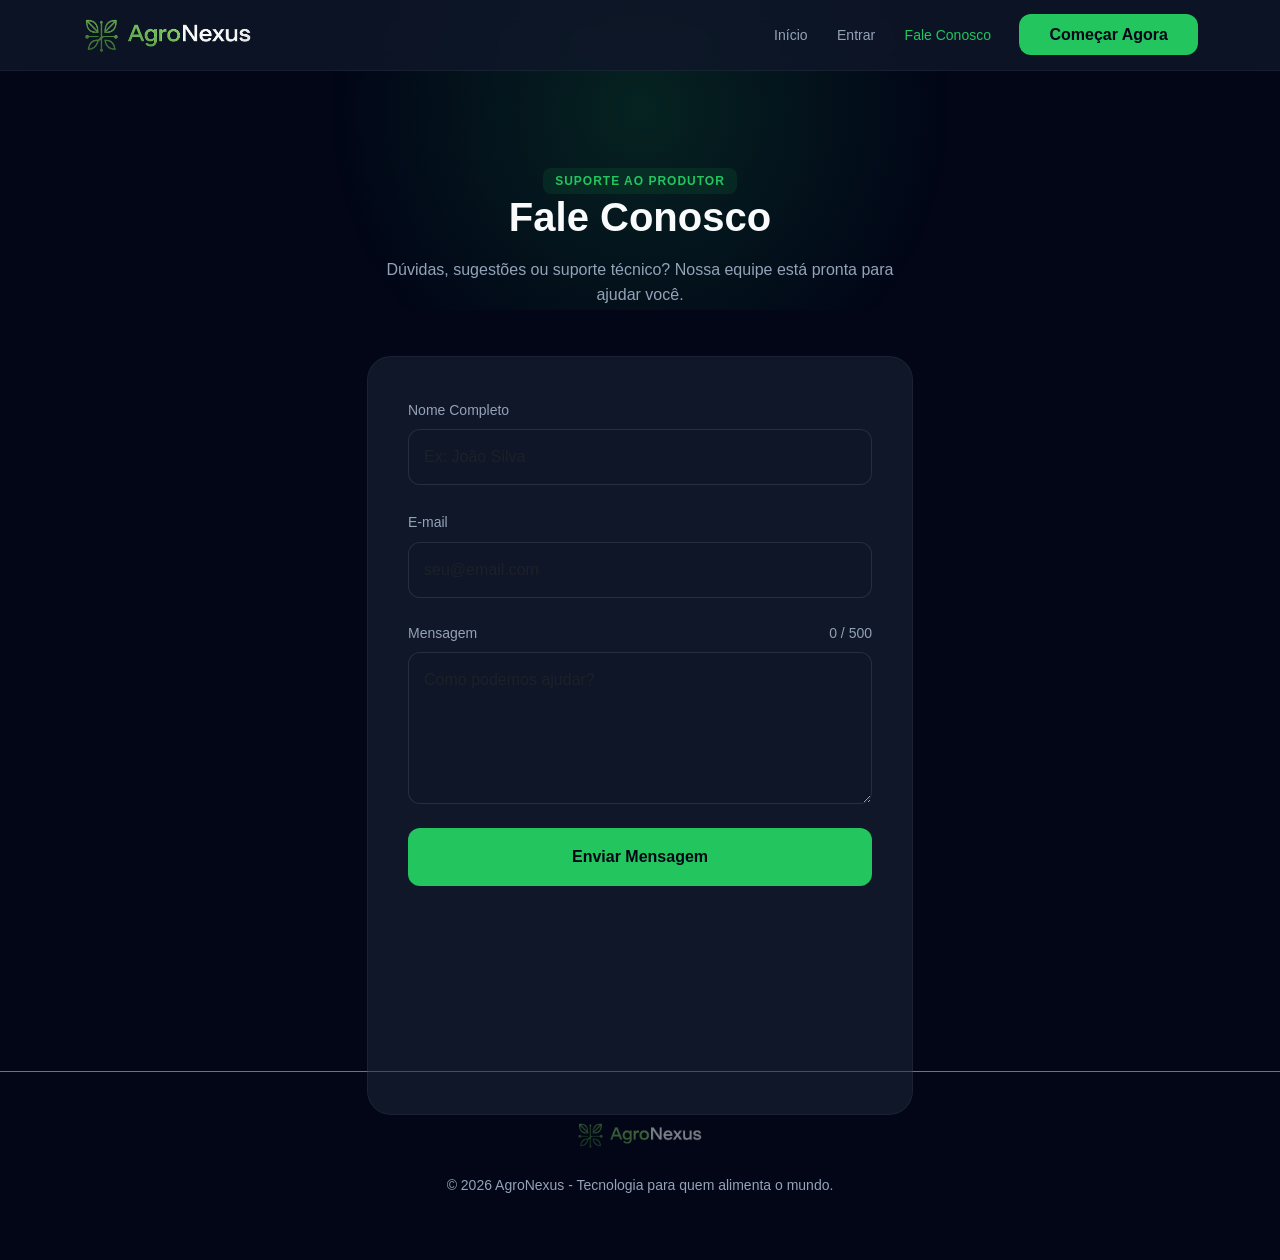
==== contato.html @ 7950f929 "Projeto Fiap" ====
<!DOCTYPE html>
<html lang="pt-BR">
<head>
    <meta charset="UTF-8">
    <meta name="viewport" content="width=device-width, initial-scale=1.0">
    <title>Contato | AgroNexus</title>
    <link href="https://cdn.jsdelivr.net/npm/bootstrap@5.3.6/dist/css/bootstrap.min.css" rel="stylesheet">
    <link rel="stylesheet" href="css/style.css">
    <link rel="stylesheet" href="https://cdnjs.cloudflare.com/ajax/libs/font-awesome/6.0.0/css/all.min.css">
</head>
<body>

    <div class="bg-glow"></div>

    <header class="header-modern">
        <div class="container d-flex justify-content-between align-items-center">
            <img src="./img/logo-agronexus.png.png" alt="Logo" style="height: 40px;">
            <nav>
                <a href="index.html" class="nav-link-custom">Início</a>
                <a href="login.html" class="nav-link-custom">Entrar</a>
                <a href="contato.html" class="nav-link-custom active">Fale Conosco</a>
                <a href="login.html" class="btn-primary-agro ms-4 text-decoration-none">Começar Agora</a>
            </nav>
        </div>
    </header>

    <main class="py-5">
        <div class="container py-5">
            <div class="row justify-content-center">
                <div class="col-lg-6">
                    <div class="text-center mb-5">
                        <span class="badge-agro mb-3">Suporte ao Produtor</span>
                        <h2 class="section-title mb-3">Fale Conosco</h2>
                        <p class="text-muted-custom">Dúvidas, sugestões ou suporte técnico? Nossa equipe está pronta para ajudar você.</p>
                    </div>

                    <div class="card-glass">
                        <form id="formContato">
                            <div class="mb-4">
                                <label class="form-label small text-muted-custom">Nome Completo</label>
                                <input type="text" id="nome" class="form-control input-modern" placeholder="Ex: João Silva">
                                <div class="invalid-feedback"></div>
                            </div>
                            
                            <div class="mb-4">
                                <label class="form-label small text-muted-custom">E-mail</label>
                                <input type="text" id="email" class="form-control input-modern" placeholder="seu@email.com">
                                <div class="invalid-feedback"></div>
                            </div>
                            
                            <div class="mb-4">
                                <label class="form-label d-flex justify-content-between">
                                    <span class="small text-muted-custom">Mensagem</span>
                                    <span id="charCount" class="small text-muted-custom">0 / 500</span>
                                </label>
                                <textarea id="mensagem" class="form-control input-modern" rows="5" placeholder="Como podemos ajudar?"></textarea>
                                <div class="invalid-feedback"></div>
                            </div>
                            
                            <button type="submit" class="btn-primary-agro w-100 py-3">Enviar Mensagem</button>
                        </form>
                    </div>
                </div>
            </div>
        </div>
    </main>

    <footer class="py-5 border-top border-secondary mt-5">
        <div class="container text-center">
            <img src="./img/logo-agronexus.png.png" alt="Logo" style="height: 30px;" class="mb-4 opacity-50">
            <p class="text-muted-custom small">© 2026 AgroNexus - Tecnologia para quem alimenta o mundo.</p>
        </div>
    </footer>

    <script src="js/script.js"></script>
</body>
</html>
---- css/style.css ----
/* AgroNexus - Modern Clean Design (Fase 4) */

* {
    margin: 0;
    padding: 0;
    box-sizing: border-box;
}

body {
    background: #020617; /* Azul marinho quase preto ultra profundo */
    color: #f8fafc;
    font-family: 'Inter', -apple-system, BlinkMacSystemFont, 'Segoe UI', Roboto, sans-serif;
    line-height: 1.6;
}

/* Background Glow Effect */
.bg-glow {
    position: fixed;
    top: -10%;
    left: 50%;
    transform: translateX(-50%);
    width: 800px;
    height: 400px;
    background: radial-gradient(circle, rgba(34, 197, 94, 0.15) 0%, rgba(34, 197, 94, 0) 70%);
    z-index: -1;
    pointer-events: none;
}

/* Navbar Moderna */
.header-modern {
    background: rgba(15, 23, 42, 0.8);
    backdrop-filter: blur(12px);
    border-bottom: 1px solid rgba(255, 255, 255, 0.05);
    padding: 15px 0;
    position: sticky;
    top: 0;
    z-index: 1000;
}

.nav-link-custom {
    color: #94a3b8;
    text-decoration: none;
    font-weight: 500;
    margin-left: 25px;
    transition: 0.3s;
    font-size: 14px;
}

.nav-link-custom:hover, .nav-link-custom.active {
    color: #22c55e;
}

/* Hero Section */
.hero-section {
    padding: 100px 0;
    text-align: center;
    background: radial-gradient(circle at center, rgba(34, 197, 94, 0.05) 0%, transparent 100%);
}

.hero-title {
    font-size: 4rem;
    font-weight: 800;
    letter-spacing: -2px;
    margin-bottom: 20px;
    background: linear-gradient(180deg, #ffffff 0%, #94a3b8 100%);
    -webkit-background-clip: text;
    -webkit-text-fill-color: transparent;
}

.hero-subtitle {
    font-size: 1.25rem;
    color: #94a3b8;
    max-width: 600px;
    margin: 0 auto 40px;
}

/* Cards com Efeito de Vidro (Glassmorphism) */
.card-glass {
    background: rgba(30, 41, 59, 0.5);
    border: 1px solid rgba(255, 255, 255, 0.05);
    border-radius: 24px;
    padding: 40px;
    transition: all 0.4s cubic-bezier(0.4, 0, 0.2, 1);
    height: 100%;
}

.card-glass:hover {
    background: rgba(30, 41, 59, 0.8);
    border-color: rgba(34, 197, 94, 0.3);
    transform: translateY(-10px);
    box-shadow: 0 20px 40px rgba(0, 0, 0, 0.4);
}

.card-icon {
    width: 48px;
    height: 48px;
    background: rgba(34, 197, 94, 0.1);
    border-radius: 12px;
    display: flex;
    align-items: center;
    justify-content: center;
    margin-bottom: 24px;
    color: #22c55e;
}

/* Sidebar Layout */
.app-container {
    display: flex;
    min-height: 100vh;
}

.sidebar-modern {
    width: 280px;
    background: #020617;
    border-right: 1px solid rgba(255, 255, 255, 0.05);
    padding: 40px 20px;
    position: fixed;
    height: 100vh;
}

.main-content {
    margin-left: 280px;
    flex-grow: 1;
    padding: 60px;
}

/* Buttons */
.btn-primary-agro {
    background: #22c55e;
    color: #020617;
    border: none;
    padding: 12px 30px;
    border-radius: 12px;
    font-weight: 600;
    transition: 0.3s;
}

.btn-primary-agro:hover {
    background: #4ade80;
    box-shadow: 0 0 20px rgba(34, 197, 94, 0.4);
    transform: scale(1.02);
}

.btn-outline-agro {
    background: transparent;
    border: 1px solid rgba(255, 255, 255, 0.1);
    color: #ffffff;
    padding: 12px 30px;
    border-radius: 12px;
    transition: 0.3s;
}

.btn-outline-agro:hover {
    background: rgba(255, 255, 255, 0.05);
    border-color: #ffffff;
}

/* Form Inputs */
.input-modern {
    background: rgba(15, 23, 42, 0.6);
    border: 1px solid rgba(255, 255, 255, 0.1);
    border-radius: 12px;
    padding: 15px;
    color: #ffffff;
    transition: 0.3s;
}

.input-modern:focus {
    background: rgba(15, 23, 42, 0.8);
    border-color: #22c55e;
    box-shadow: 0 0 0 4px rgba(34, 197, 94, 0.1);
    outline: none;
    color: #ffffff;
}

/* Typography Utilities */
.text-gradient {
    background: linear-gradient(90deg, #22c55e 0%, #4ade80 100%);
    -webkit-background-clip: text;
    -webkit-text-fill-color: transparent;
}

.text-muted-custom {
    color: #94a3b8;
}

/* Custom Utilities */
.section-title {
    font-size: 2.5rem;
    font-weight: 700;
    margin-bottom: 50px;
}

.badge-agro {
    background: rgba(34, 197, 94, 0.1);
    color: #22c55e;
    padding: 6px 12px;
    border-radius: 8px;
    font-size: 12px;
    font-weight: 600;
    text-transform: uppercase;
    letter-spacing: 1px;
}
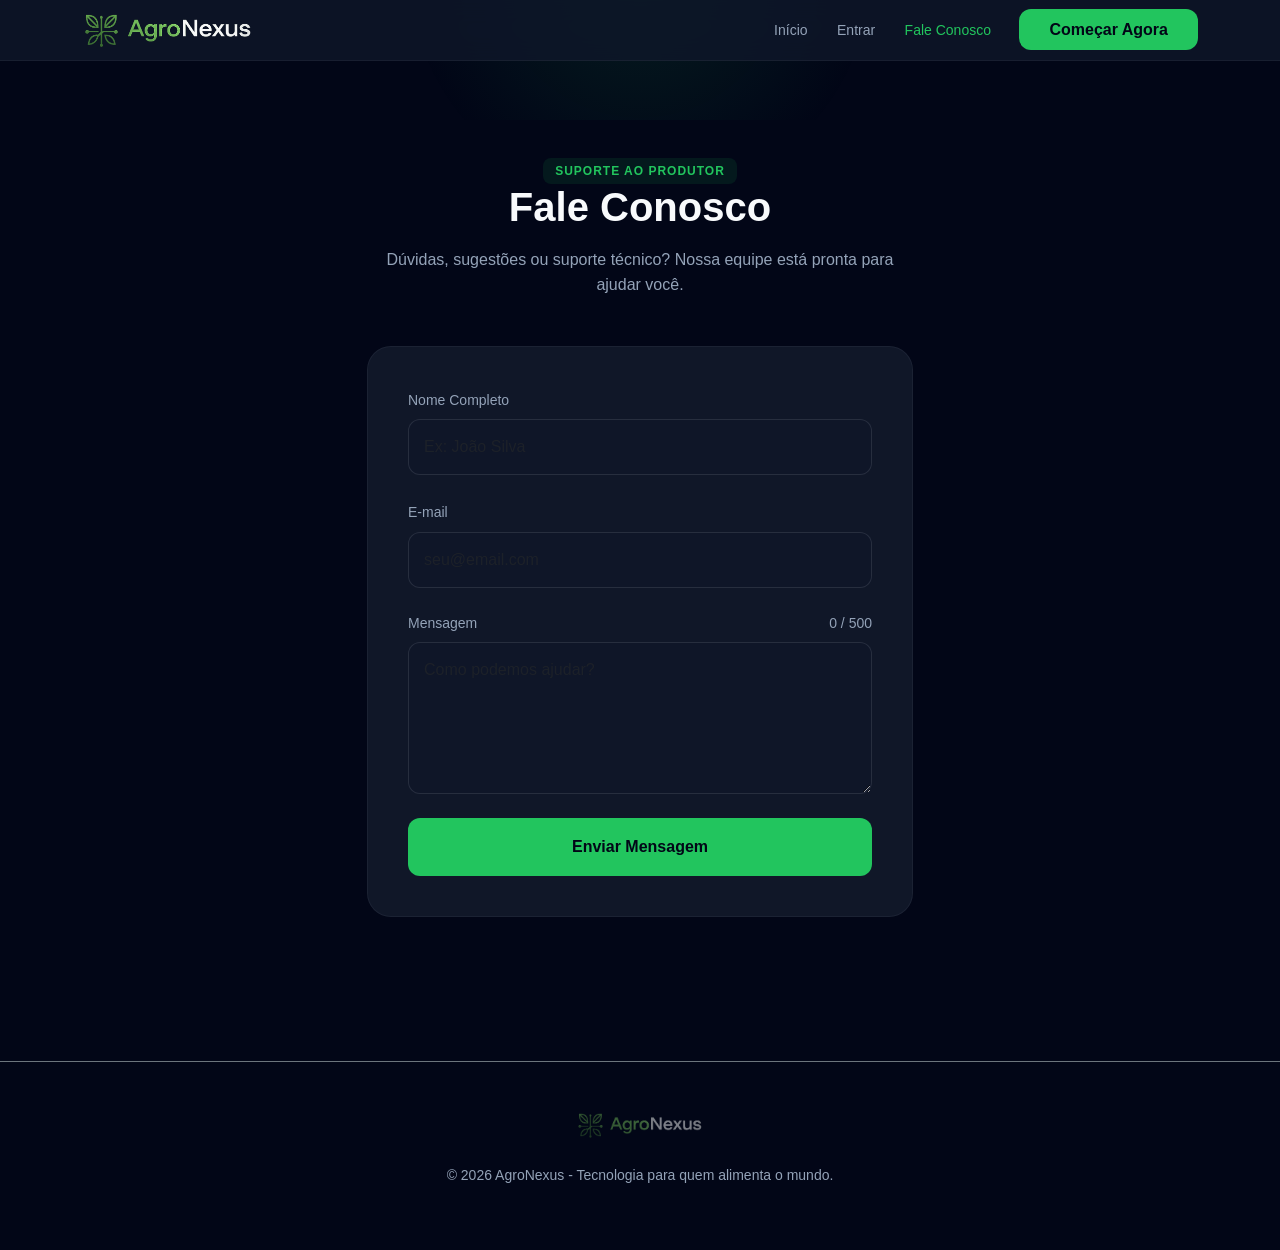
==== commit 32078ae8: "config" ====
--- a/contato.html
+++ b/contato.html
@@ -4,6 +4,7 @@
     <meta charset="UTF-8">
     <meta name="viewport" content="width=device-width, initial-scale=1.0">
     <title>Contato | AgroNexus</title>
+    <script src="https://cdn.jsdelivr.net/npm/bootstrap@5.3.6/dist/js/bootstrap.bundle.min.js"></script>
     <link href="https://cdn.jsdelivr.net/npm/bootstrap@5.3.6/dist/css/bootstrap.min.css" rel="stylesheet">
     <link rel="stylesheet" href="css/style.css">
     <link rel="stylesheet" href="https://cdnjs.cloudflare.com/ajax/libs/font-awesome/6.0.0/css/all.min.css">
@@ -71,7 +72,6 @@
             <p class="text-muted-custom small">© 2026 AgroNexus - Tecnologia para quem alimenta o mundo.</p>
         </div>
     </footer>
-
-    <script src="js/script.js"></script>
+        <script src="./js/script.js"></script>
 </body>
 </html>
--- a/css/style.css
+++ b/css/style.css
@@ -1,5 +1,3 @@
-/* AgroNexus - Modern Clean Design (Fase 4) */
-
 * {
     margin: 0;
     padding: 0;
@@ -7,34 +5,40 @@
 }
 
 body {
-    background: #020617; /* Azul marinho quase preto ultra profundo */
+    background: #020617 !important;
     color: #f8fafc;
     font-family: 'Inter', -apple-system, BlinkMacSystemFont, 'Segoe UI', Roboto, sans-serif;
     line-height: 1.6;
 }
 
-/* Background Glow Effect */
 .bg-glow {
     position: fixed;
-    top: -10%;
+    top: -20%;
     left: 50%;
     transform: translateX(-50%);
-    width: 800px;
-    height: 400px;
-    background: radial-gradient(circle, rgba(34, 197, 94, 0.15) 0%, rgba(34, 197, 94, 0) 70%);
+    width: 600px;
+    height: 300px;
+    background: radial-gradient(circle, rgba(34, 197, 94, 0.12) 0%, rgba(34, 197, 94, 0) 70%);
     z-index: -1;
     pointer-events: none;
-}
-
-/* Navbar Moderna */
+    overflow: hidden;
+}
+
 .header-modern {
-    background: rgba(15, 23, 42, 0.8);
+    background: rgba(15, 23, 42, 0.8) !important;
     backdrop-filter: blur(12px);
     border-bottom: 1px solid rgba(255, 255, 255, 0.05);
-    padding: 15px 0;
+    padding: 10px 0 !important;
     position: sticky;
     top: 0;
     z-index: 1000;
+    height: auto !important;
+    min-height: unset !important;
+    max-height: 80px !important;
+}
+
+.navbar-collapse {
+    height: auto !important;
 }
 
 .nav-link-custom {
@@ -50,7 +54,6 @@
     color: #22c55e;
 }
 
-/* Hero Section */
 .hero-section {
     padding: 100px 0;
     text-align: center;
@@ -64,6 +67,7 @@
     margin-bottom: 20px;
     background: linear-gradient(180deg, #ffffff 0%, #94a3b8 100%);
     -webkit-background-clip: text;
+    background-clip: text;
     -webkit-text-fill-color: transparent;
 }
 
@@ -74,14 +78,13 @@
     margin: 0 auto 40px;
 }
 
-/* Cards com Efeito de Vidro (Glassmorphism) */
 .card-glass {
     background: rgba(30, 41, 59, 0.5);
     border: 1px solid rgba(255, 255, 255, 0.05);
     border-radius: 24px;
     padding: 40px;
     transition: all 0.4s cubic-bezier(0.4, 0, 0.2, 1);
-    height: 100%;
+    height: max-content !important;
 }
 
 .card-glass:hover {
@@ -103,7 +106,6 @@
     color: #22c55e;
 }
 
-/* Sidebar Layout */
 .app-container {
     display: flex;
     min-height: 100vh;
@@ -124,7 +126,6 @@
     padding: 60px;
 }
 
-/* Buttons */
 .btn-primary-agro {
     background: #22c55e;
     color: #020617;
@@ -155,7 +156,6 @@
     border-color: #ffffff;
 }
 
-/* Form Inputs */
 .input-modern {
     background: rgba(15, 23, 42, 0.6);
     border: 1px solid rgba(255, 255, 255, 0.1);
@@ -173,10 +173,10 @@
     color: #ffffff;
 }
 
-/* Typography Utilities */
 .text-gradient {
     background: linear-gradient(90deg, #22c55e 0%, #4ade80 100%);
     -webkit-background-clip: text;
+    background-clip: text;
     -webkit-text-fill-color: transparent;
 }
 
@@ -184,7 +184,6 @@
     color: #94a3b8;
 }
 
-/* Custom Utilities */
 .section-title {
     font-size: 2.5rem;
     font-weight: 700;
@@ -200,4 +199,4 @@
     font-weight: 600;
     text-transform: uppercase;
     letter-spacing: 1px;
-}
+}
